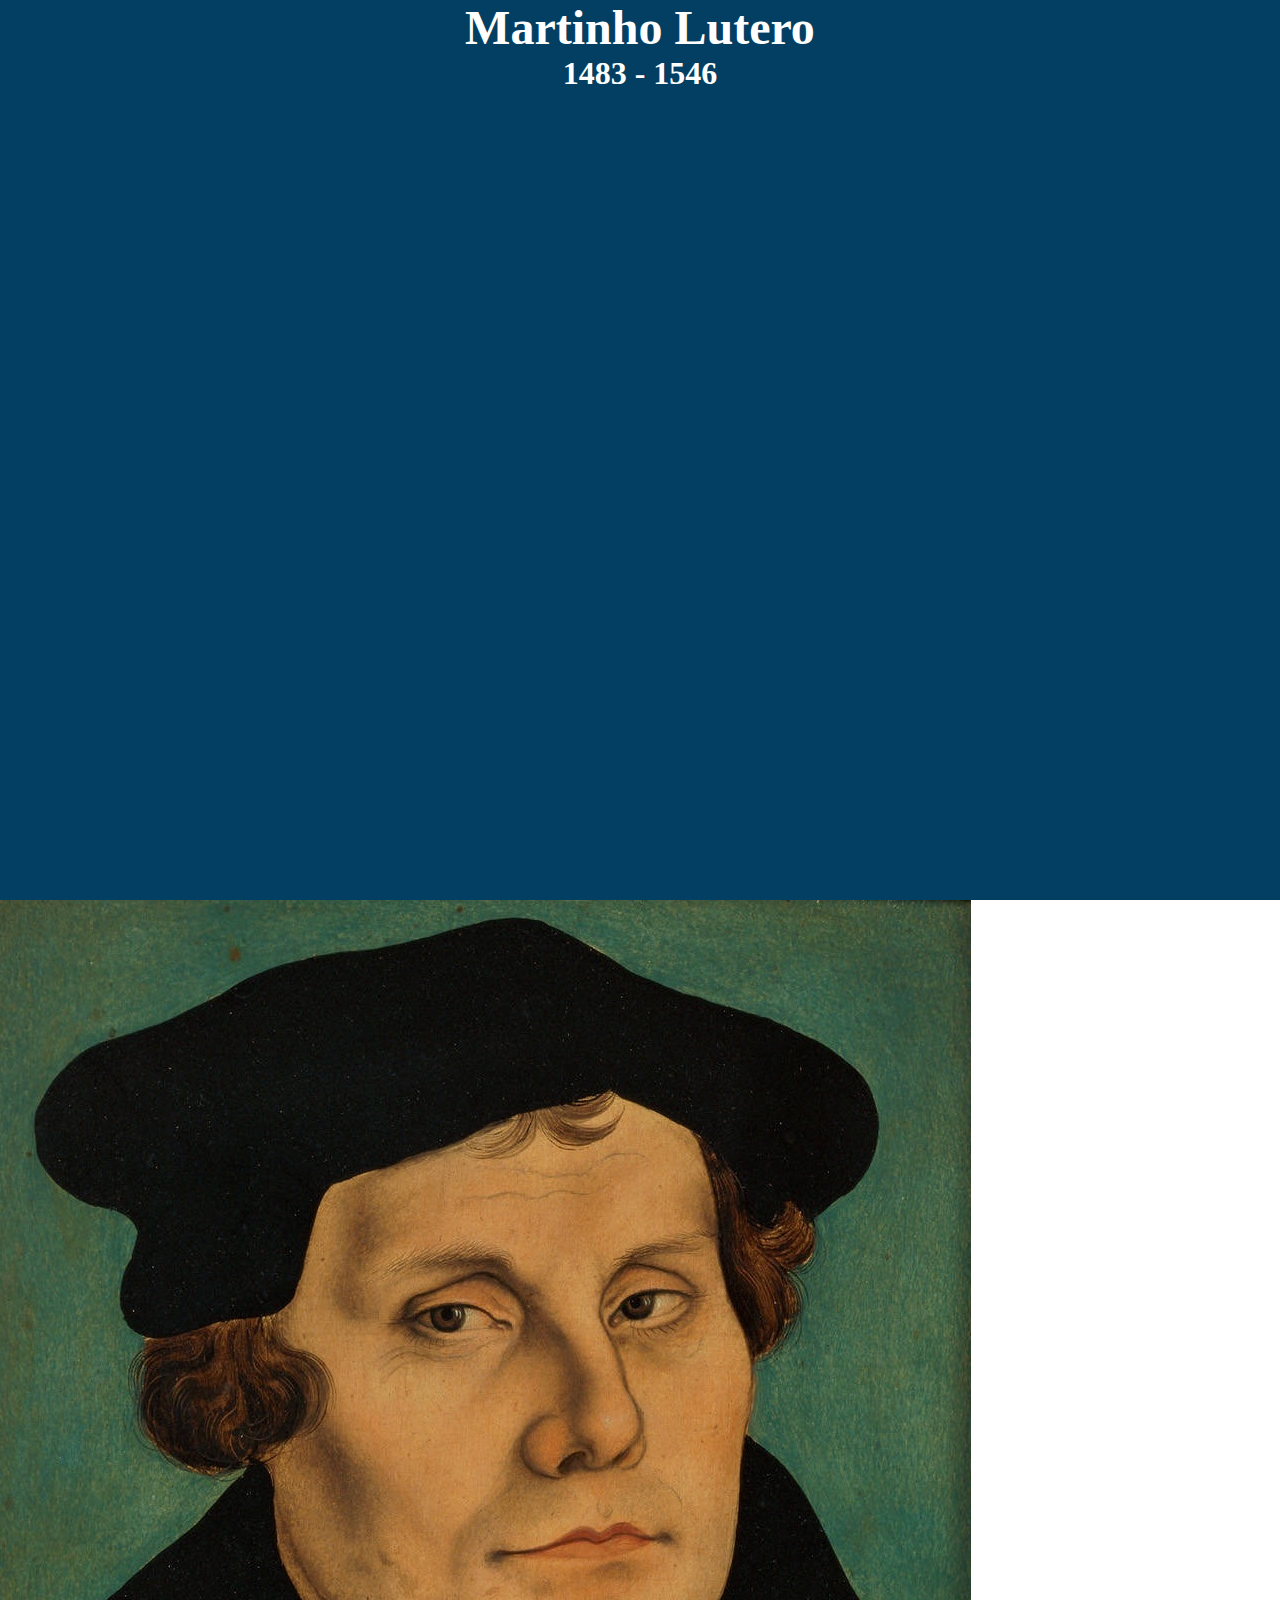
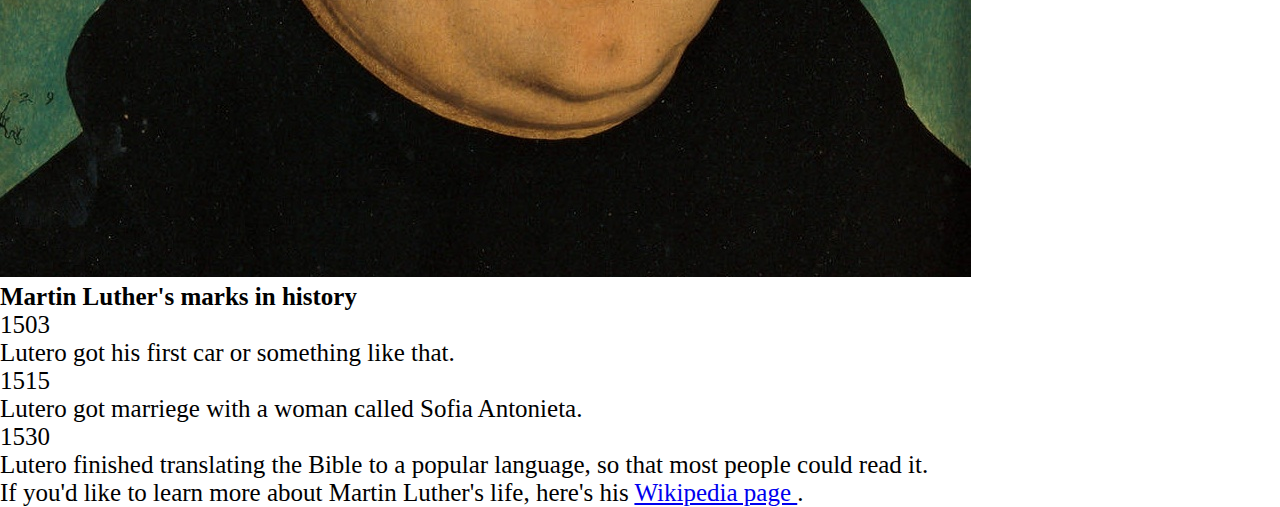
==== src/index.html @ dcd12d7d "add styles.css file" ====
<!DOCTYPE html>
<html>
<head>
  <meta charset="UTF-8">
  <meta name="viewport" content="width=device-width, initial-scale=1.0">
  <meta http-equiv="X-UA-Compatible" content="ie=edge">
  <link rel="stylesheet" href="css/reset.css">
  <link rel="stylesheet" href="css/styles.css">
  <title>Martin Luther</title>
</head>
<body>
  <div id="main">
    <section id="tribute-presentation">
      <h1 id="title">Martinho Lutero</h1>
      <h4>1483 - 1546</h4>
    </section>
    <sectoin id="tribute-quote">
      <div id="img-div">
        <img src="/src/assets/lutero-fundo-verde_media.jpg" alt="Martinho Lutero" id="imgage">
        <footer id="img-caption"></footer>
      </div>
    </sectoin>
    <section id="tribute-info">
      <article>
        <h4>Martin Luther's marks in history</h4>
        <ul>
          <li>
            <div class="year-item">
              1503
            </div>
            <p class="info-box-item">
              Lutero got his first car or something like that.
            </p>
          </li>
          <li>
            <div class="year-item">
              1515
            </div>
            <p class="info-box-item">
              Lutero got marriege with a woman called Sofia Antonieta.
            </p>
          </li>
          <li>
            <div class="year-item">
              1530
            </div>
            <p class="info-box-item">
              Lutero finished translating the Bible to a popular language, so that most people could read it.
            </p>
          </li>
        </ul>
      </article>
    </section>
    <footer>
      If you'd like to learn more about Martin Luther's life, here's his 
      <a id="tribute-link" target="_blank" href="https://en.wikipedia.org/wiki/Martin_Luther">
        Wikipedia page
      </a>.
    </footer>
  </div>
</body>
</html>
---- src/css/styles.css ----
#tribute-presentation{
  height: 100vh;
  background: #033F63;
  text-align: center;
}

#tribute-presentation h1{
  font-size: 48px;
  color: #fff;
}

#tribute-presentation h4{
  color: #fff;
  font-size: 32px;
}
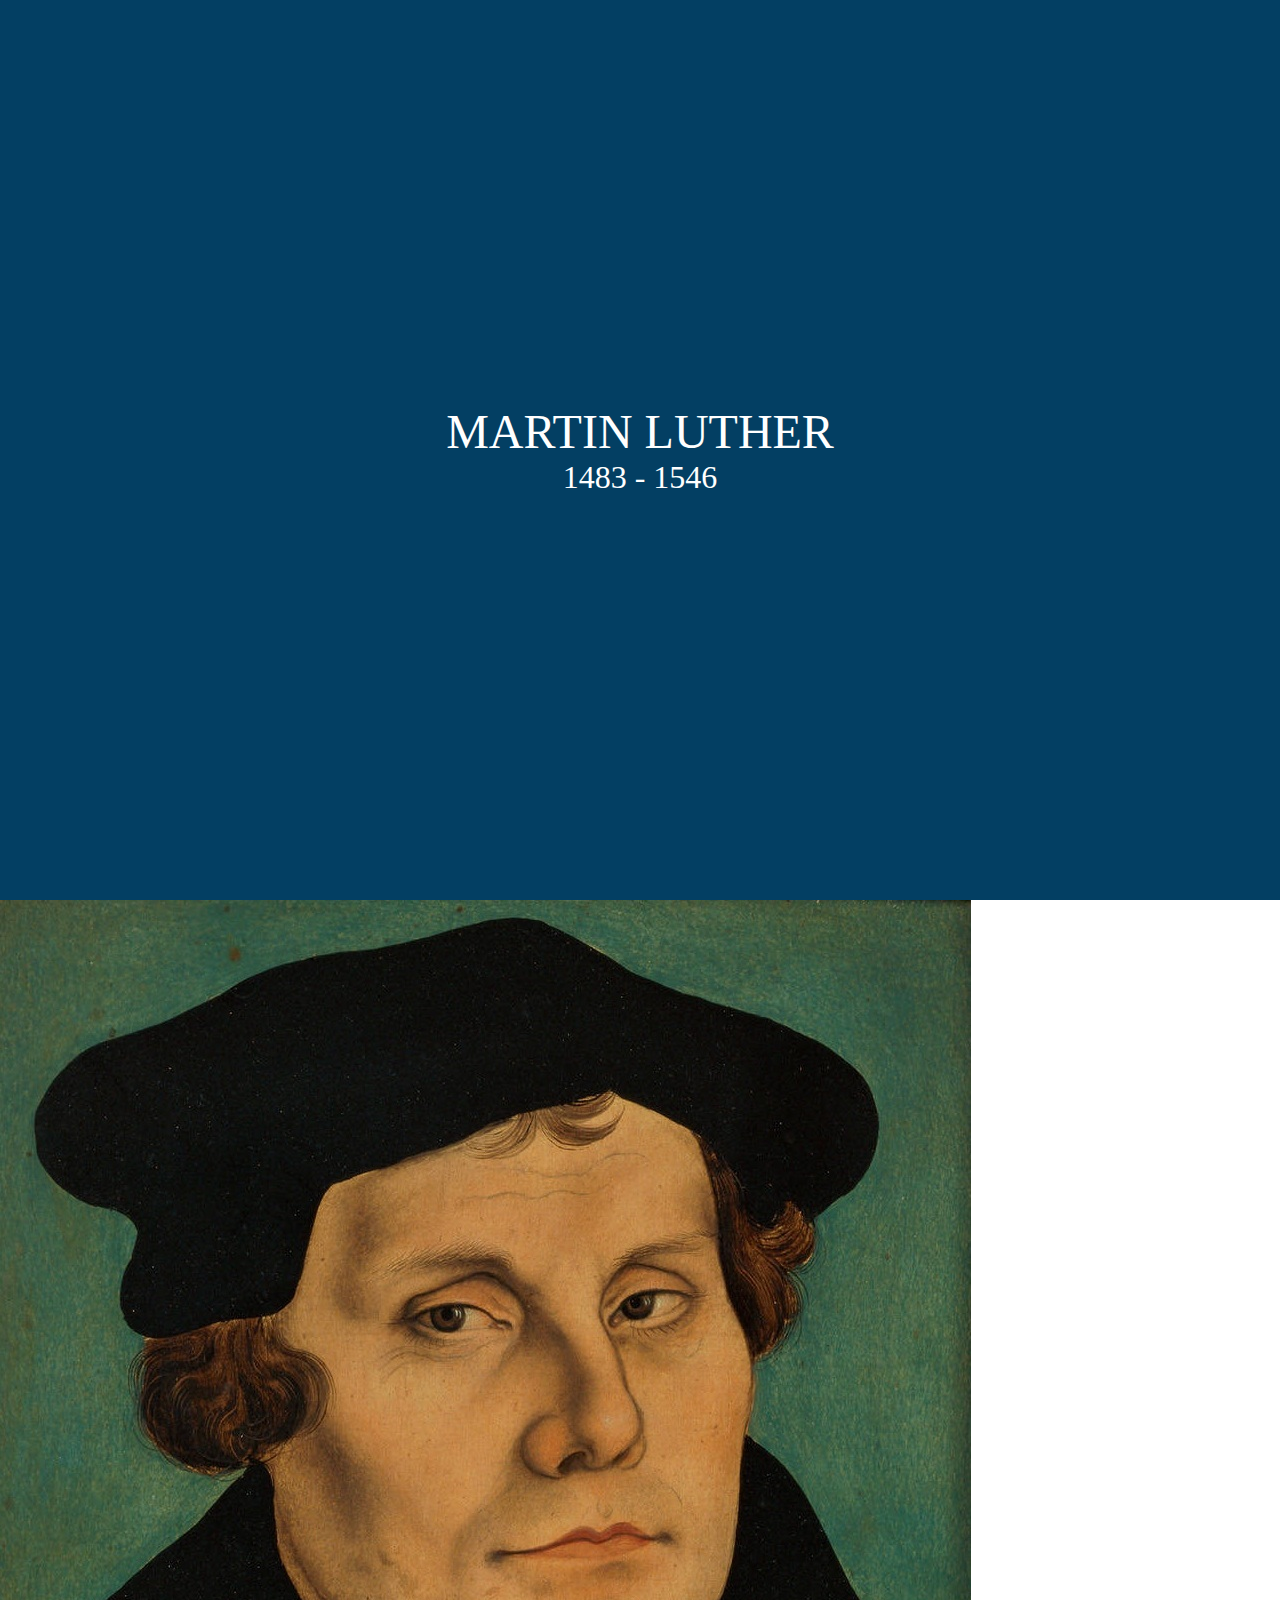
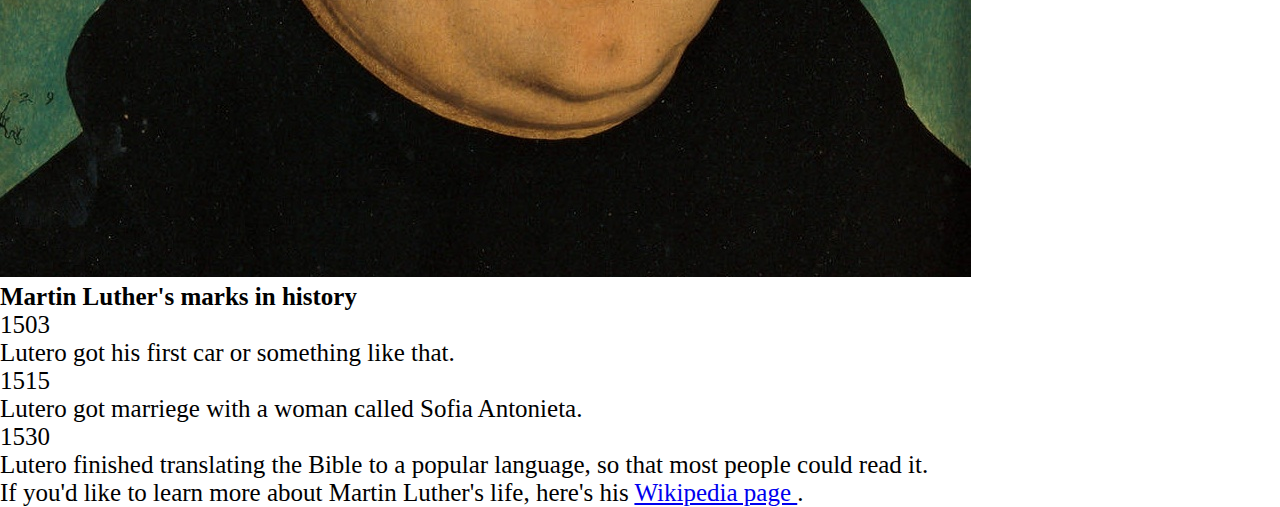
==== commit 23415700: "on first section: text centralized and serif font added" ====
--- a/src/index.html
+++ b/src/index.html
@@ -11,7 +11,7 @@
 <body>
   <div id="main">
     <section id="tribute-presentation">
-      <h1 id="title">Martinho Lutero</h1>
+      <h1 id="title">MARTIN LUTHER</h1>
       <h4>1483 - 1546</h4>
     </section>
     <sectoin id="tribute-quote">
--- a/src/css/styles.css
+++ b/src/css/styles.css
@@ -1,15 +1,21 @@
 #tribute-presentation{
   height: 100vh;
   background: #033F63;
-  text-align: center;
+  display: flex;
+  flex-direction: column;
+  justify-content: center;
+  align-items: center;
+  font-family: 'PT Serif', serif;
 }
 
 #tribute-presentation h1{
   font-size: 48px;
   color: #fff;
+  font-weight: 200;
 }
 
 #tribute-presentation h4{
   color: #fff;
   font-size: 32px;
+  font-weight: 200;
 }
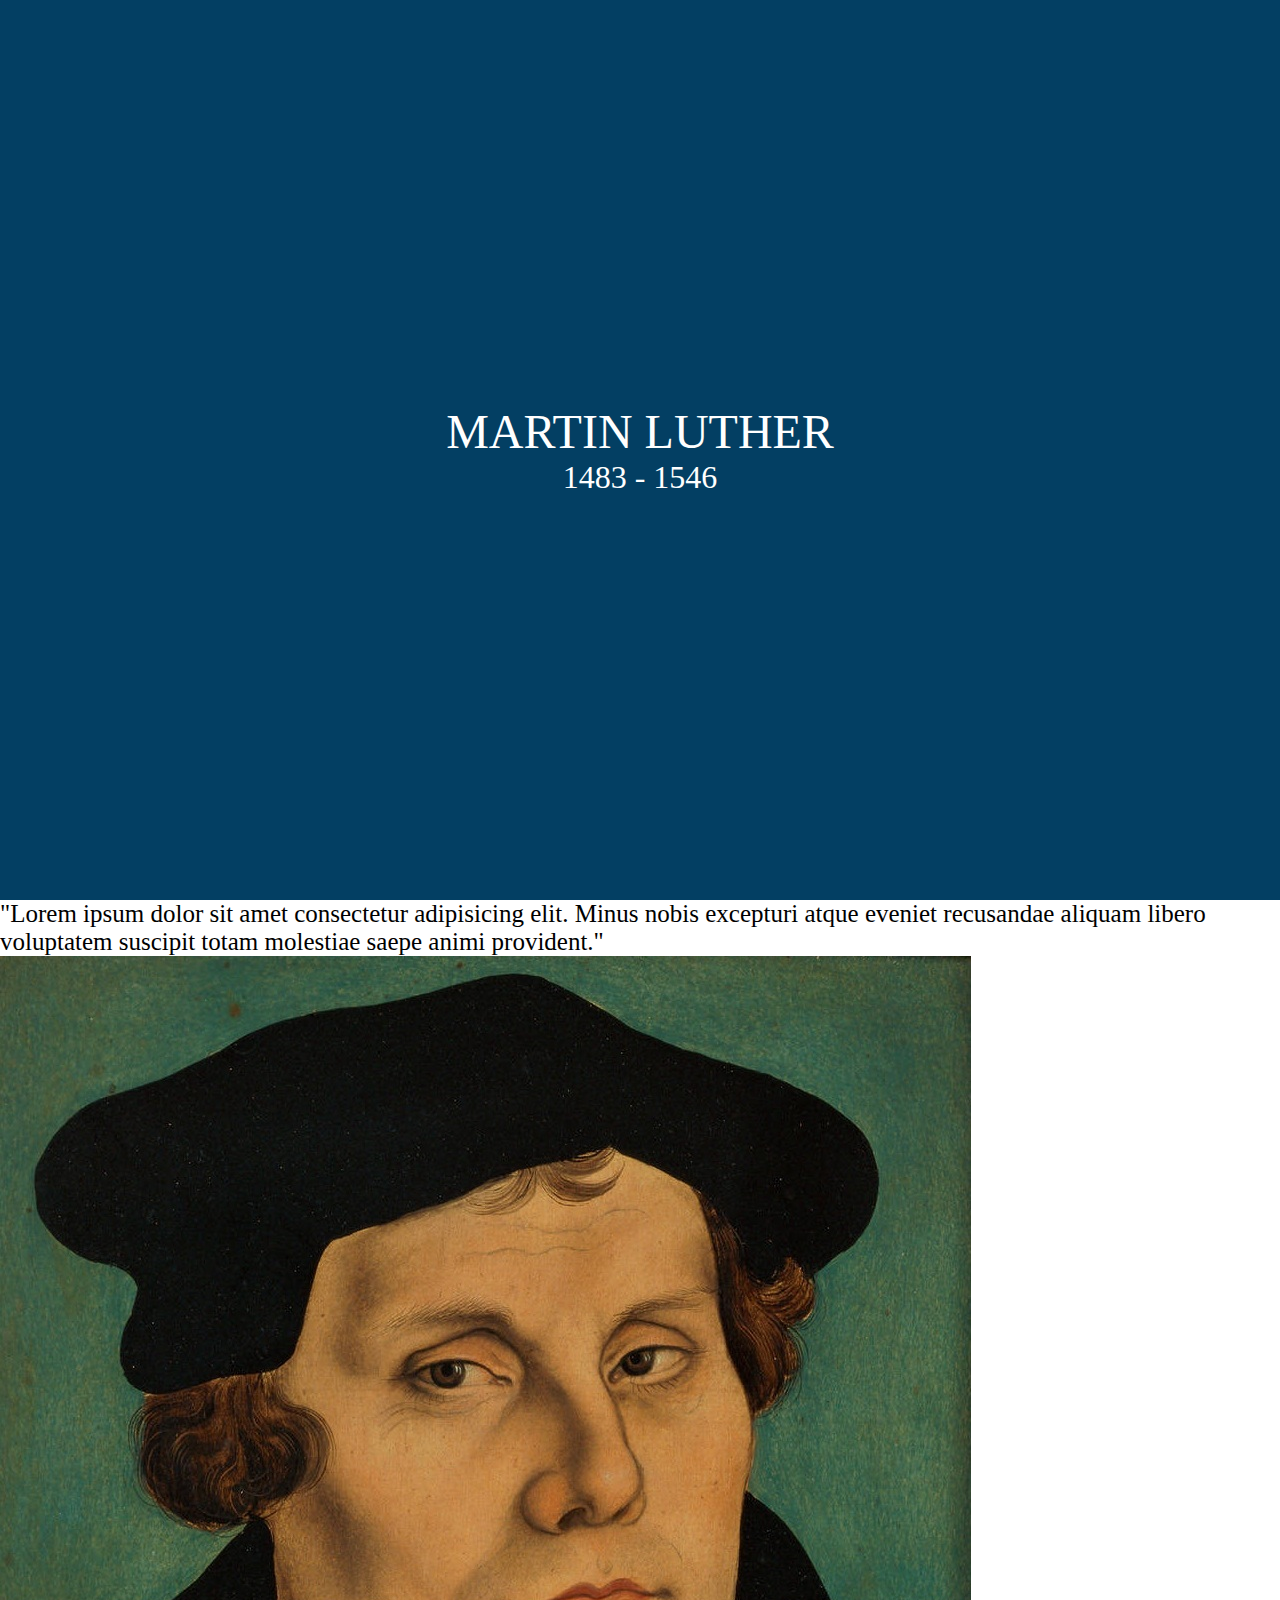
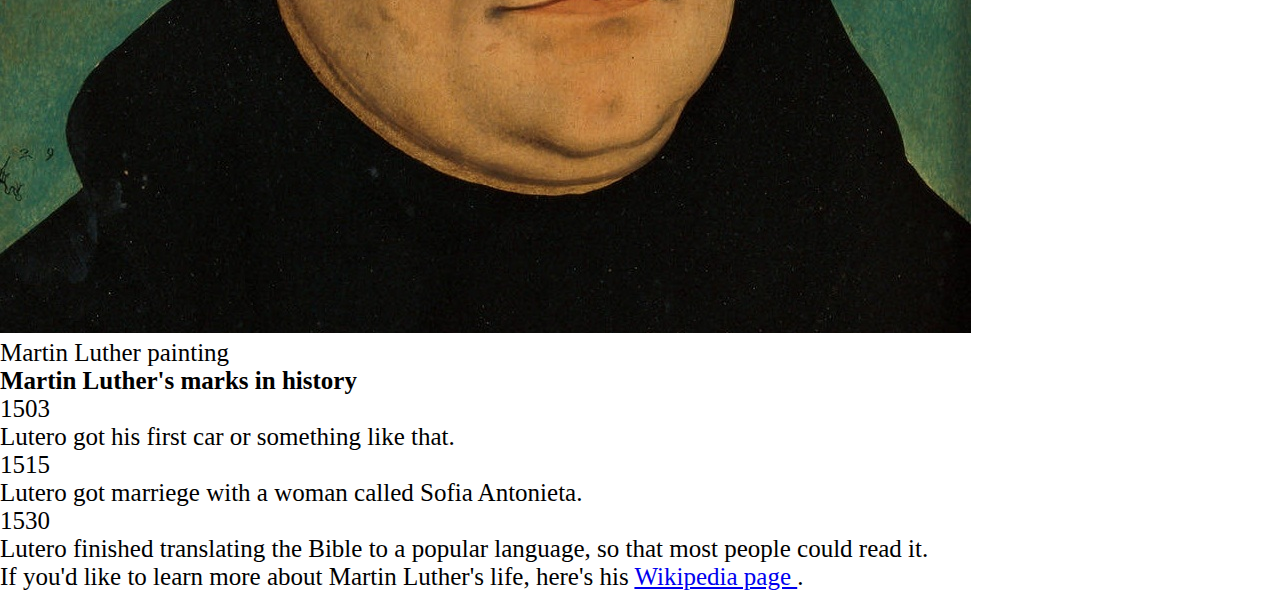
==== commit 1d240e3a: "add quote and caption text on image; fix simple typo" ====
--- a/src/index.html
+++ b/src/index.html
@@ -15,9 +15,13 @@
       <h4>1483 - 1546</h4>
     </section>
     <sectoin id="tribute-quote">
+      <p>"Lorem ipsum dolor sit amet consectetur adipisicing elit. 
+        Minus nobis excepturi atque eveniet recusandae aliquam libero 
+        voluptatem suscipit totam molestiae saepe animi provident."
+      </p>
       <div id="img-div">
-        <img src="/src/assets/lutero-fundo-verde_media.jpg" alt="Martinho Lutero" id="imgage">
-        <footer id="img-caption"></footer>
+        <img src="/src/assets/lutero-fundo-verde_media.jpg" alt="Martinho Lutero" id="image">
+        <footer id="img-caption">Martin Luther painting</footer>
       </div>
     </sectoin>
     <section id="tribute-info">
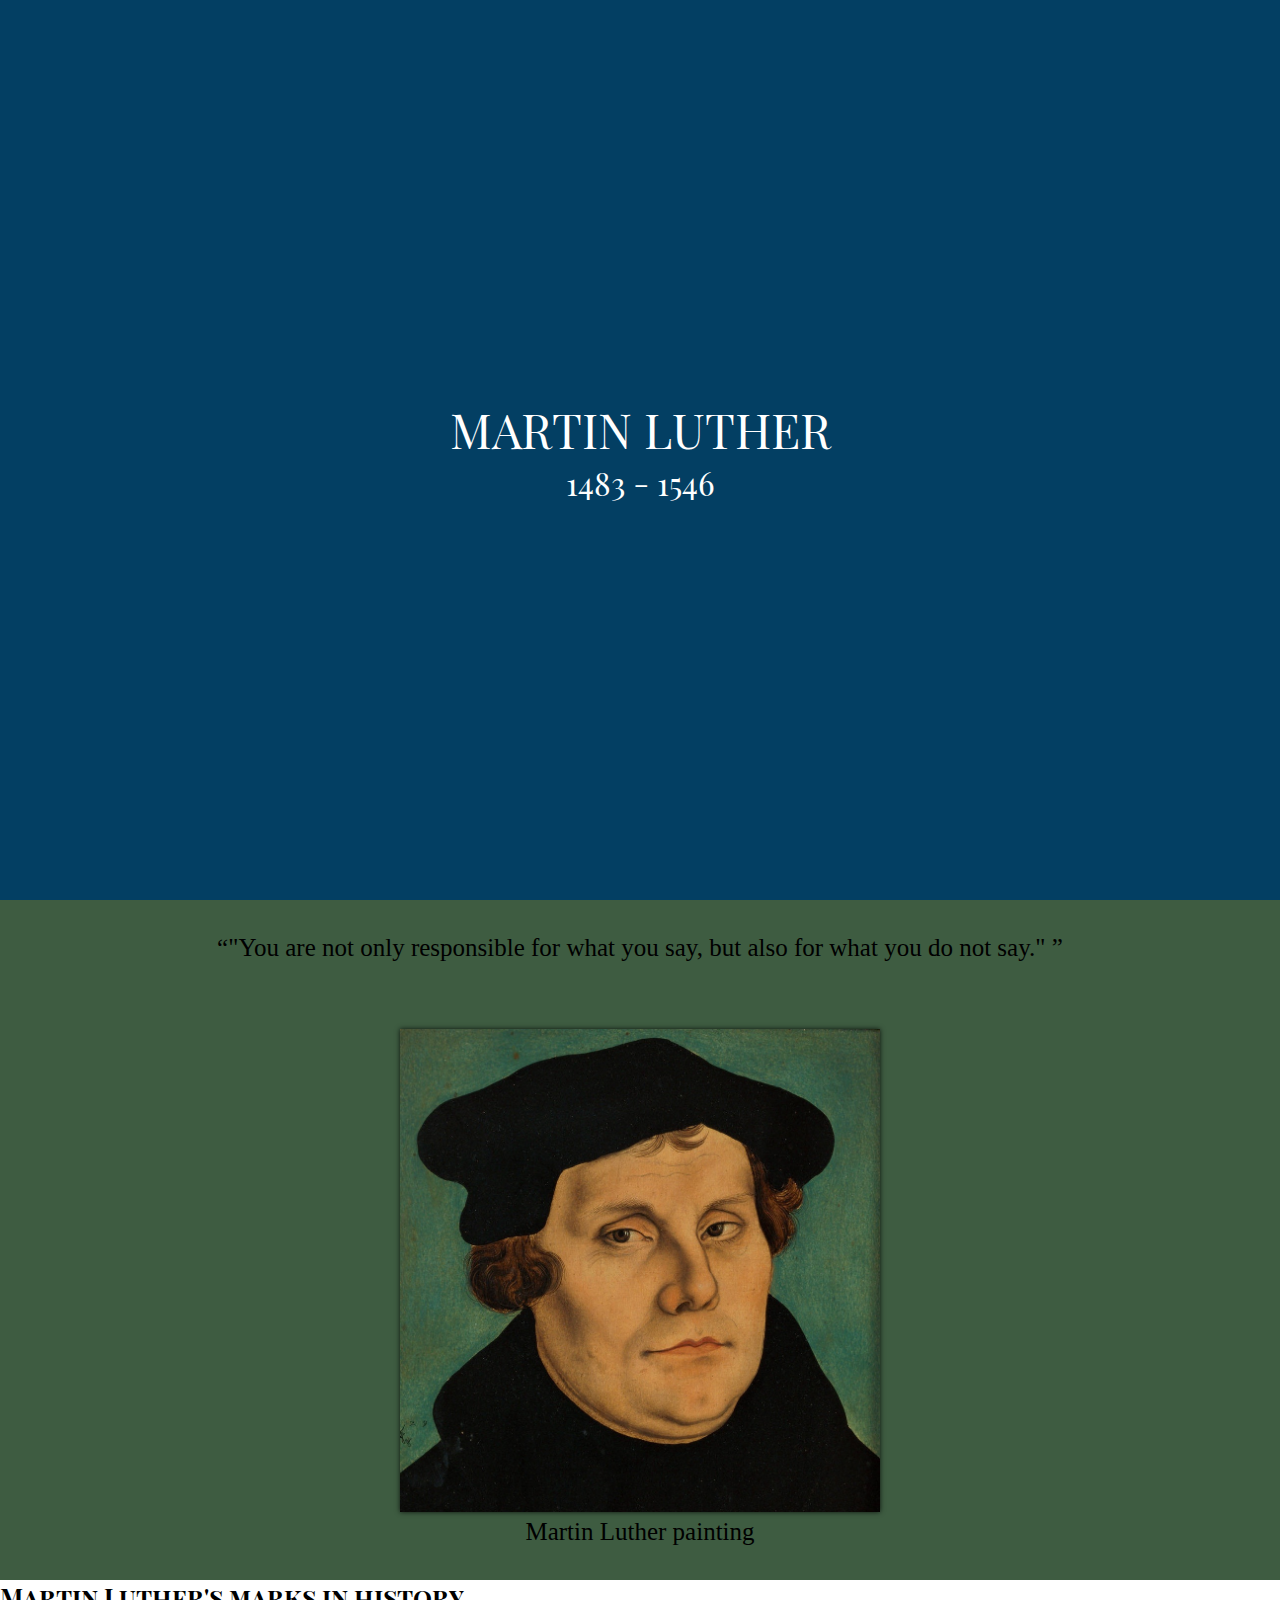
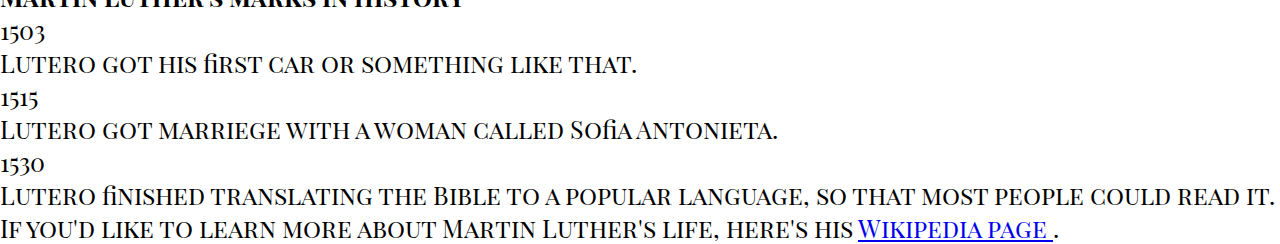
==== commit 60bfc5e7: "update markup with quote '<q>' tag" ====
--- a/src/index.html
+++ b/src/index.html
@@ -15,10 +15,8 @@
       <h4>1483 - 1546</h4>
     </section>
     <sectoin id="tribute-quote">
-      <p>"Lorem ipsum dolor sit amet consectetur adipisicing elit. 
-        Minus nobis excepturi atque eveniet recusandae aliquam libero 
-        voluptatem suscipit totam molestiae saepe animi provident."
-      </p>
+      <q>"You are not only responsible for what you say, but also for what you do not say."
+      </q>
       <div id="img-div">
         <img src="/src/assets/lutero-fundo-verde_media.jpg" alt="Martinho Lutero" id="image">
         <footer id="img-caption">Martin Luther painting</footer>
--- a/src/css/styles.css
+++ b/src/css/styles.css
@@ -1,3 +1,7 @@
+#main {
+  width: 100%;
+}
+
 #tribute-presentation{
   height: 100vh;
   background: #033F63;
@@ -5,7 +9,7 @@
   flex-direction: column;
   justify-content: center;
   align-items: center;
-  font-family: 'PT Serif', serif;
+  text-align: center;
 }
 
 #tribute-presentation h1{
@@ -19,3 +23,27 @@
   font-size: 32px;
   font-weight: 200;
 }
+
+#tribute-quote{
+  display: flex;
+  flex-direction: column;
+  align-items: center;
+  justify-content: space-around;
+  height: 680px;
+  background: #3E5C41;
+  text-align: center;
+  font-family: Georgia, 'Times New Roman', Times, serif;
+}
+
+#tribute-quote p{
+  max-width: 410px;
+  width: 100%;
+  color: #fff;
+}
+
+#tribute-quote #img-div #image{
+  max-width: 480px;
+  width: 100%;
+  height: auto;
+  box-shadow: 0 0 5px rgba(0,0,0, 0.8);
+}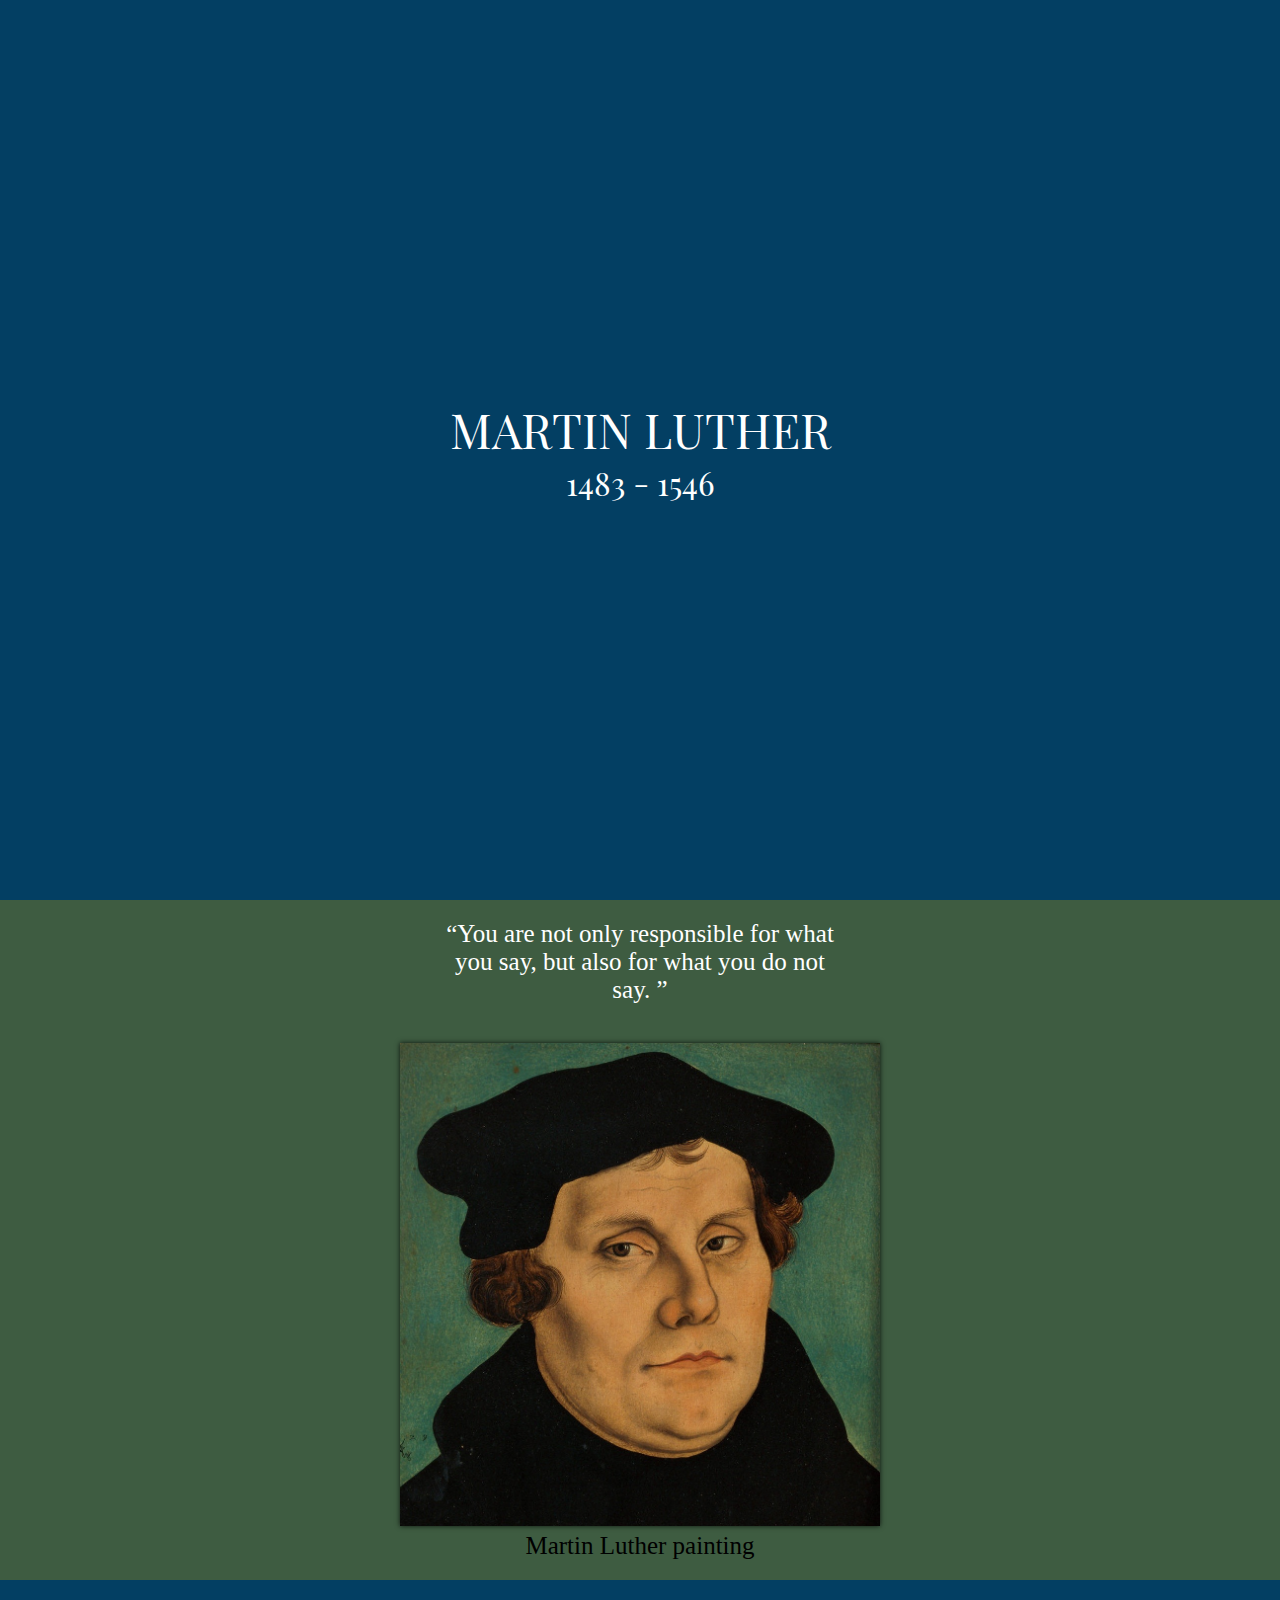
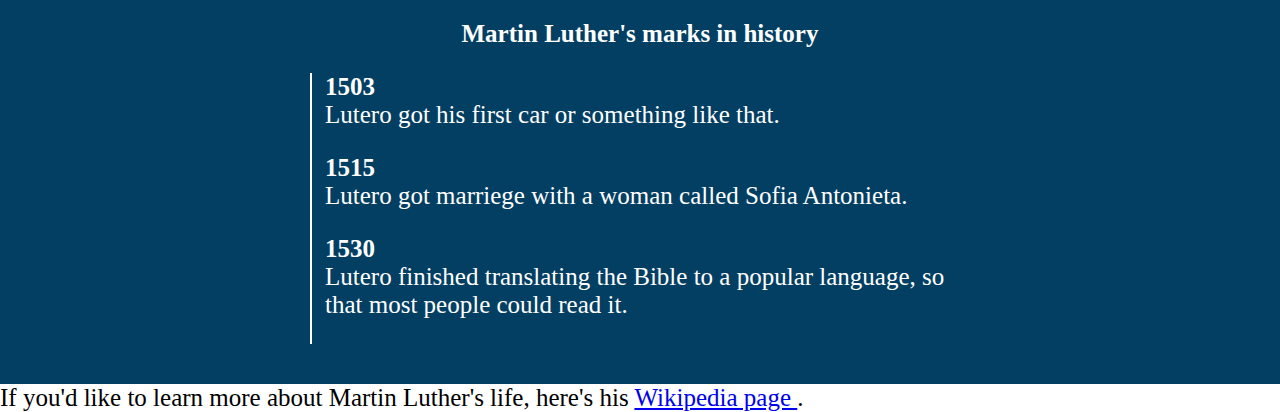
==== commit 21b611ee: "minor change on timeline item styles" ====
--- a/src/index.html
+++ b/src/index.html
@@ -15,7 +15,7 @@
       <h4>1483 - 1546</h4>
     </section>
     <sectoin id="tribute-quote">
-      <q>"You are not only responsible for what you say, but also for what you do not say."
+      <q>You are not only responsible for what you say, but also for what you do not say.
       </q>
       <div id="img-div">
         <img src="/src/assets/lutero-fundo-verde_media.jpg" alt="Martinho Lutero" id="image">
@@ -27,26 +27,26 @@
         <h4>Martin Luther's marks in history</h4>
         <ul>
           <li>
-            <div class="year-item">
+            <strong class="year-item">
               1503
-            </div>
-            <p class="info-box-item">
+            </strong>
+            <p class="info-item">
               Lutero got his first car or something like that.
             </p>
           </li>
           <li>
-            <div class="year-item">
+            <strong class="year-item">
               1515
-            </div>
-            <p class="info-box-item">
+            </strong>
+            <p class="info-item">
               Lutero got marriege with a woman called Sofia Antonieta.
             </p>
           </li>
           <li>
-            <div class="year-item">
+            <strong class="year-item">
               1530
-            </div>
-            <p class="info-box-item">
+            </strong>
+            <p class="info-item">
               Lutero finished translating the Bible to a popular language, so that most people could read it.
             </p>
           </li>
--- a/src/css/styles.css
+++ b/src/css/styles.css
@@ -1,8 +1,11 @@
+@import url('https://fonts.googleapis.com/css?family=Playfair+Display+SC&display=swap');
+
 #main {
   width: 100%;
 }
 
 #tribute-presentation{
+  font-family: 'Playfair Display SC','PT Serif', serif;
   height: 100vh;
   background: #033F63;
   display: flex;
@@ -32,18 +35,51 @@
   height: 680px;
   background: #3E5C41;
   text-align: center;
-  font-family: Georgia, 'Times New Roman', Times, serif;
 }
 
-#tribute-quote p{
+#tribute-quote q{
   max-width: 410px;
   width: 100%;
   color: #fff;
 }
 
 #tribute-quote #img-div #image{
+  width: 100%;
   max-width: 480px;
-  width: 100%;
   height: auto;
   box-shadow: 0 0 5px rgba(0,0,0, 0.8);
+}
+
+#tribute-info{
+  background: #033F63;
+}
+
+#tribute-info article {
+  color: #fff;
+  max-width: 700px;
+  width: 100%;
+  padding: 40px 20px 40px 20px;
+  margin-left: auto;
+  margin-right: auto;
+}
+
+#tribute-info article h4{
+  text-align: center;
+  margin-bottom: 1em;
+}
+
+#tribute-info article ul li{
+  position: relative;
+    padding-left: 15px;
+    padding-bottom: 1em;
+}
+
+#tribute-info article ul li::before{
+  content: '';
+  background-color: #fff;
+  width: 2px;
+  position: absolute;
+  top: 0;
+  bottom: 0;
+  left: 0;
 }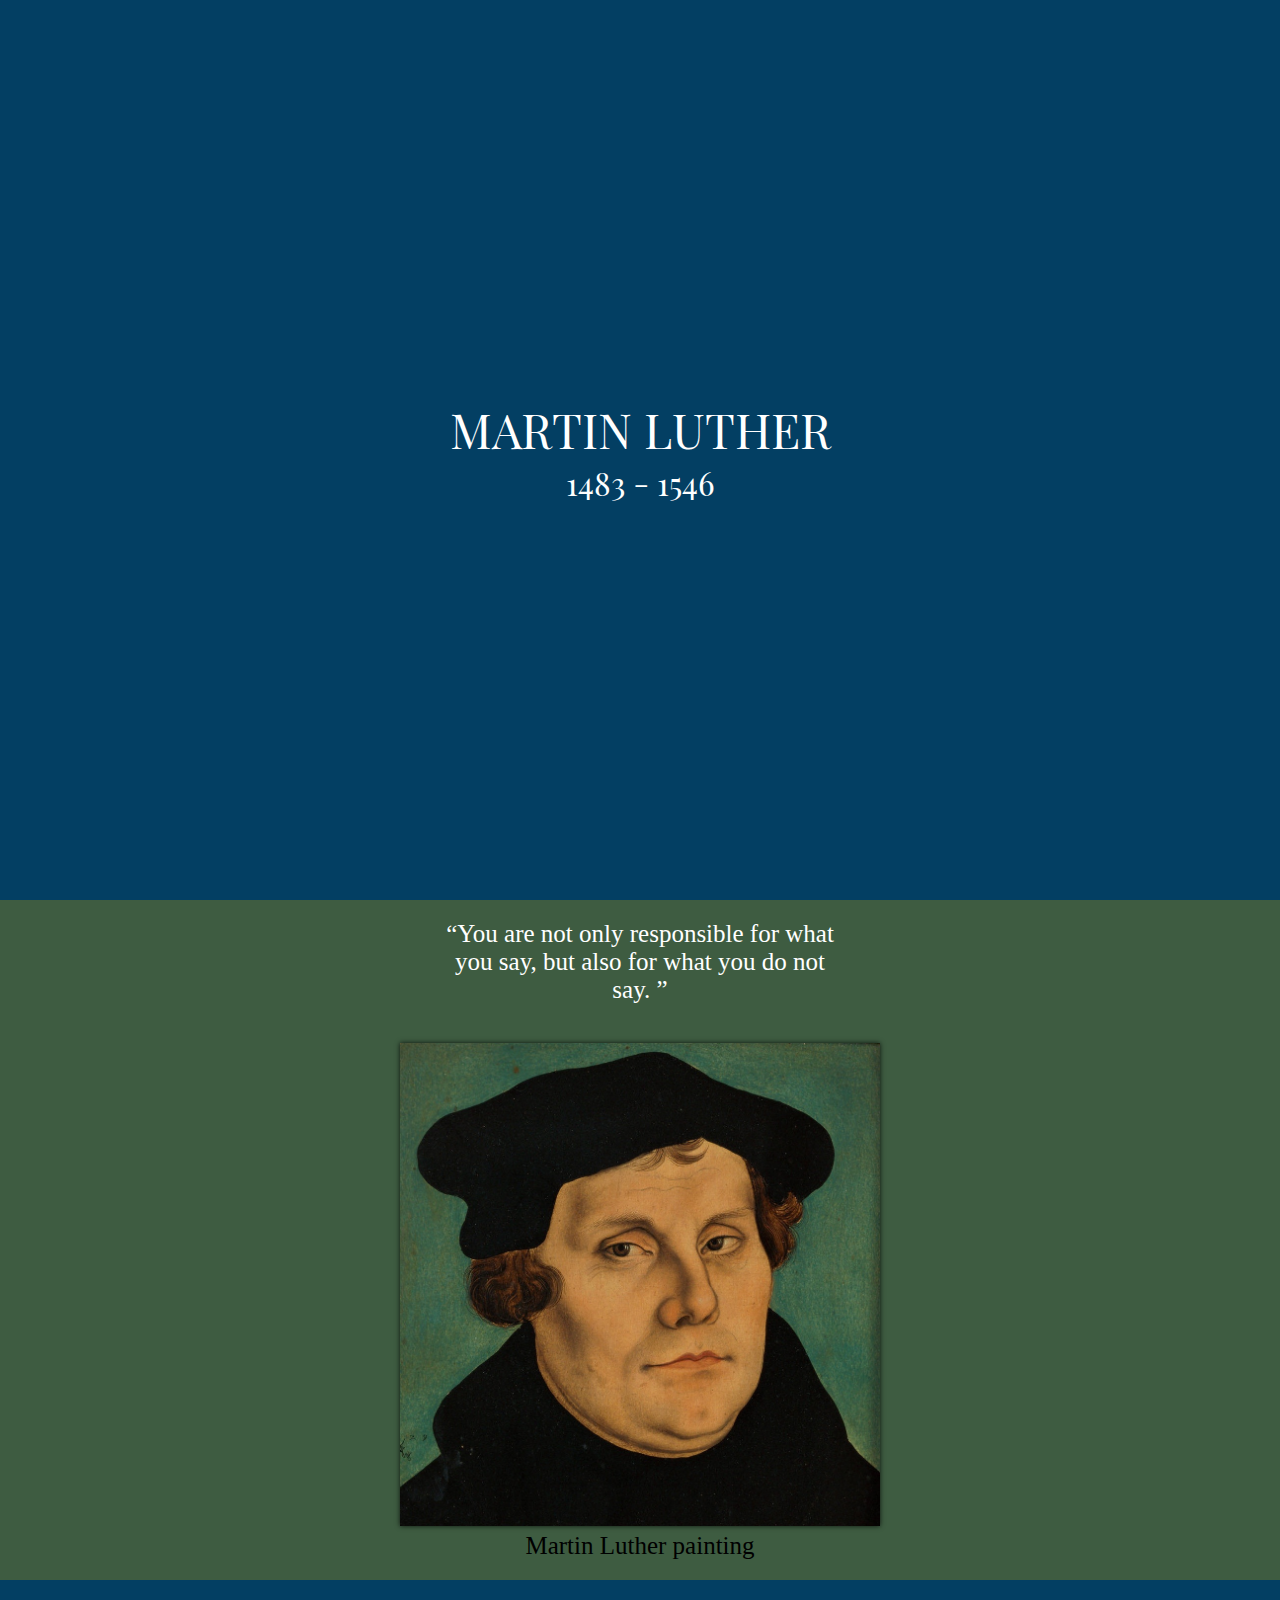
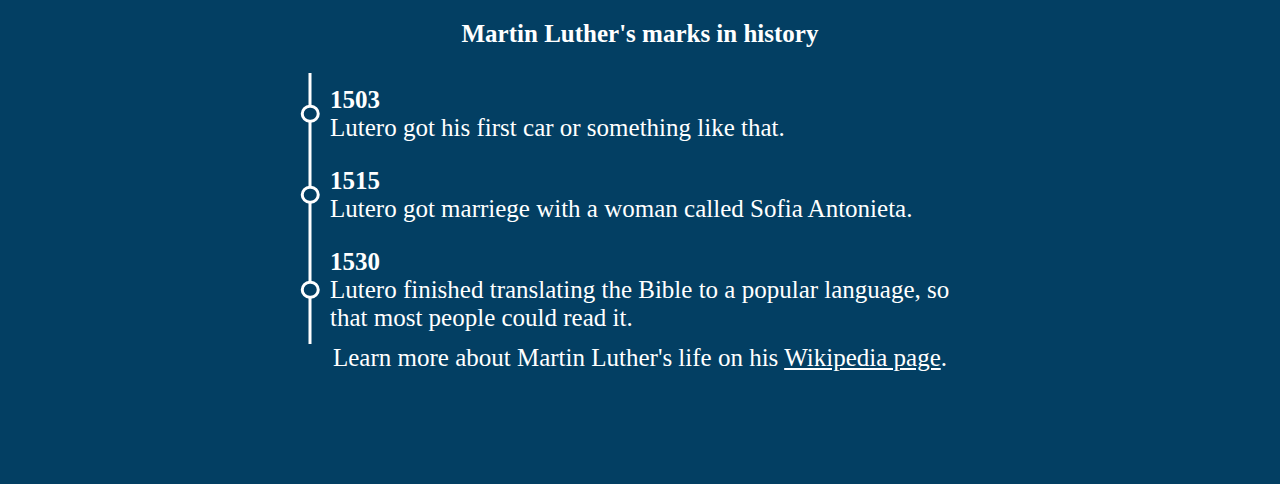
==== commit f24a5c37: "remove tribute-foot id; change tribute-link target css rule" ====
--- a/src/index.html
+++ b/src/index.html
@@ -51,14 +51,15 @@
             </p>
           </li>
         </ul>
+        <footer>
+          <p>
+            Learn more about Martin Luther's life on his  
+            <a id="tribute-link" target="_blank" href="https://en.wikipedia.org/wiki/Martin_Luther">
+              Wikipedia page</a>.
+          </p>
+        </footer>
       </article>
     </section>
-    <footer>
-      If you'd like to learn more about Martin Luther's life, here's his 
-      <a id="tribute-link" target="_blank" href="https://en.wikipedia.org/wiki/Martin_Luther">
-        Wikipedia page
-      </a>.
-    </footer>
   </div>
 </body>
 </html>--- a/src/css/styles.css
+++ b/src/css/styles.css
@@ -70,16 +70,40 @@
 
 #tribute-info article ul li{
   position: relative;
-    padding-left: 15px;
-    padding-bottom: 1em;
+  padding: .5em 0 .5em .8em;
 }
 
 #tribute-info article ul li::before{
   content: '';
   background-color: #fff;
-  width: 2px;
+  width: 3px;
   position: absolute;
   top: 0;
   bottom: 0;
   left: 0;
+  transform: translateX(-50%);
+}
+
+#tribute-info article ul li::after{
+  content: '';
+  background-color: #033F63;
+  position: absolute;
+  height: .5em;
+  width: .5em;
+  border: 3px solid #fff;
+  border-radius: 50%;
+  top: 50%;
+  left: 0;
+  transform: translate(-50%, -50%);
+}
+
+#tribute-info article footer{
+  background-color: #033F63;
+  color: #fff;
+  text-align: center;
+  height: 4em;
+}
+
+#tribute-info #tribute-link{
+  color: #fff;
 }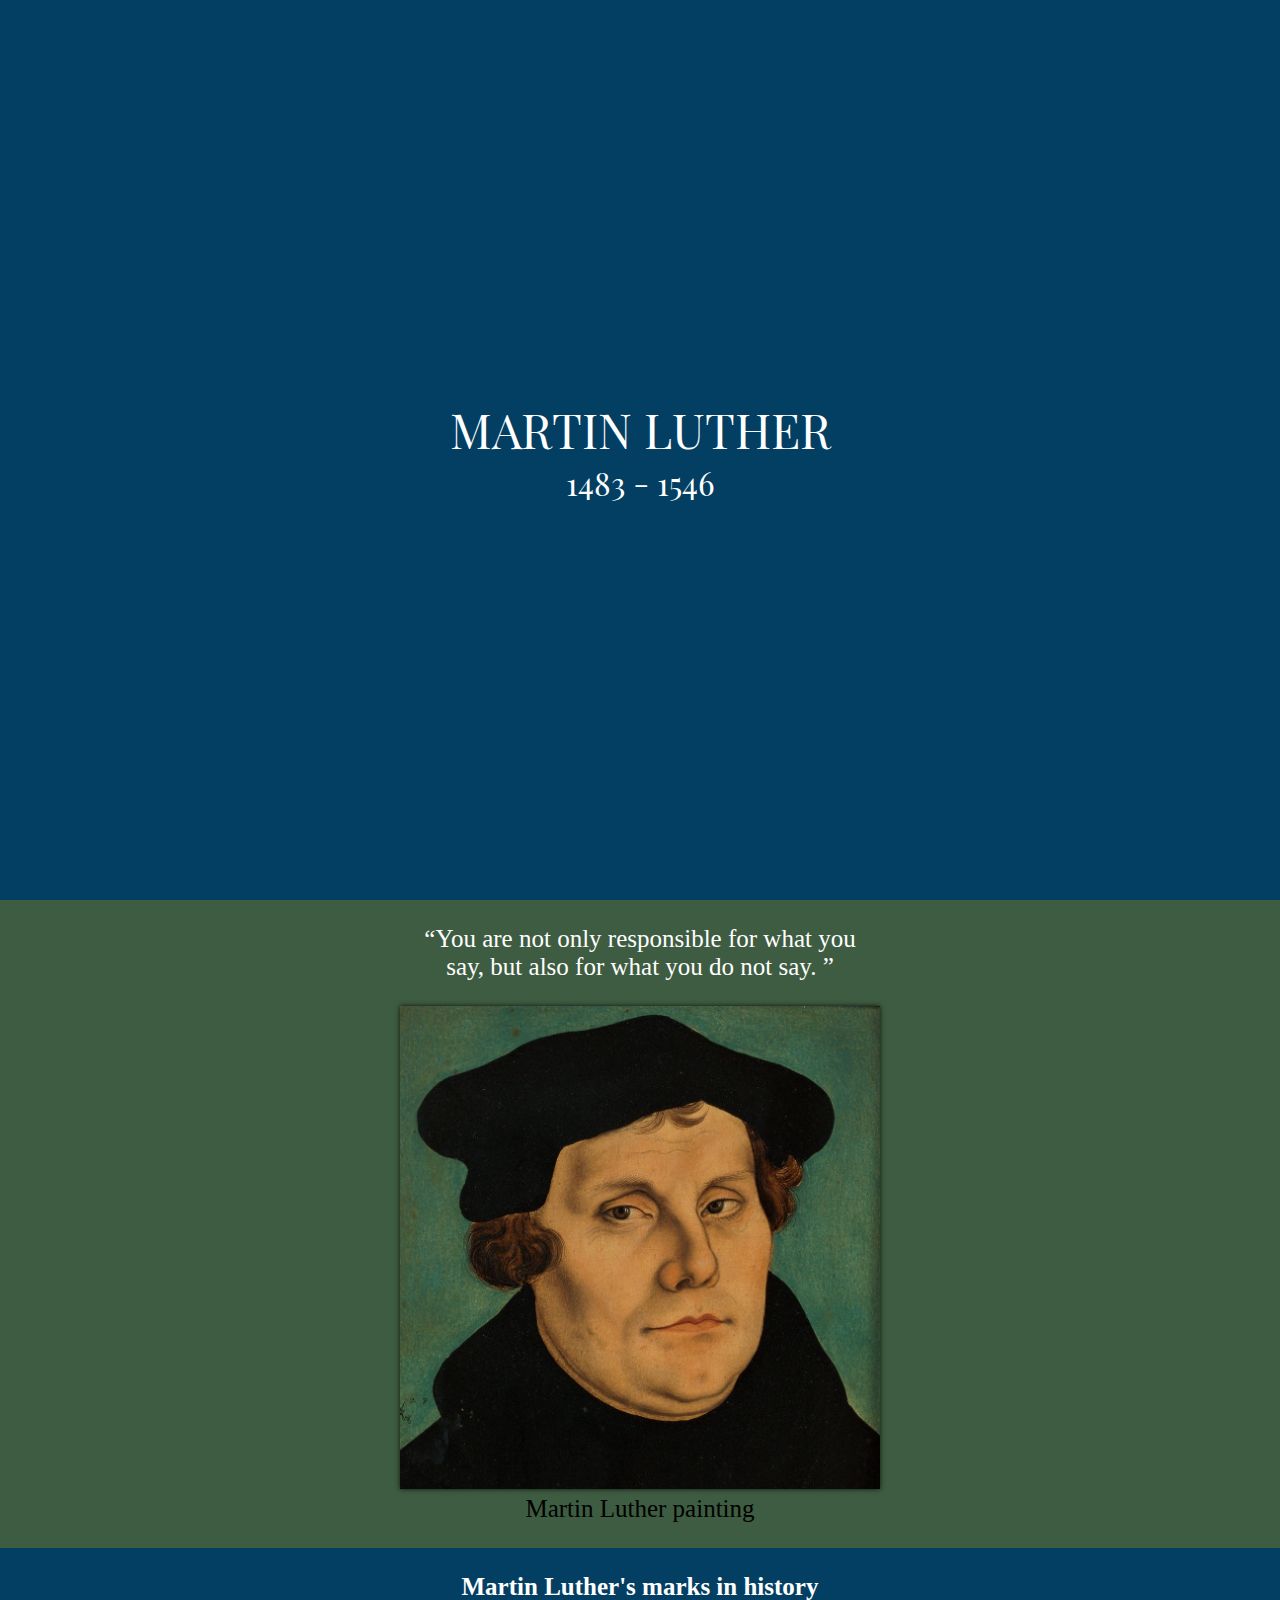
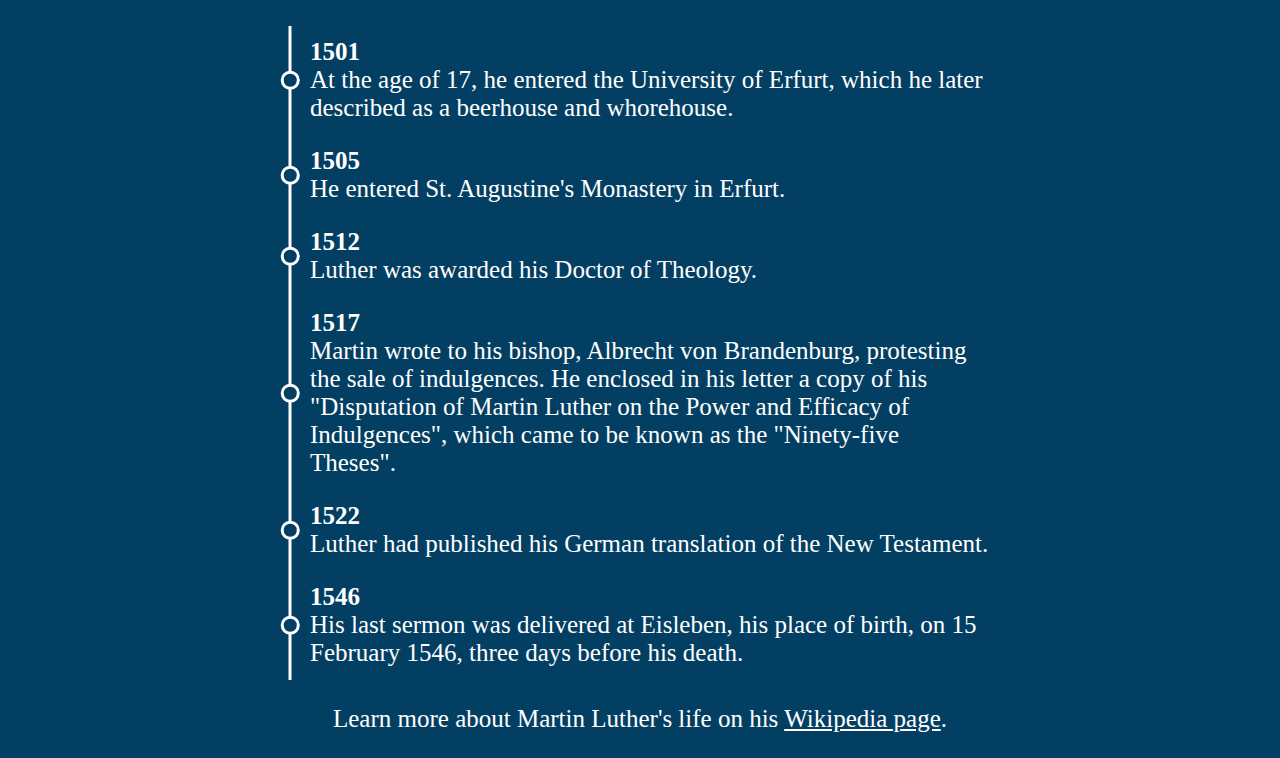
==== commit 73ec06d0: "Add Luther's biography in tribute-info section" ====
--- a/src/index.html
+++ b/src/index.html
@@ -28,29 +28,58 @@
         <ul>
           <li>
             <strong class="year-item">
-              1503
+              1501
             </strong>
             <p class="info-item">
-              Lutero got his first car or something like that.
+              At the age of 17, he entered the University of Erfurt, 
+              which he later described as a beerhouse and whorehouse.
             </p>
           </li>
           <li>
             <strong class="year-item">
-              1515
+              1505
             </strong>
             <p class="info-item">
-              Lutero got marriege with a woman called Sofia Antonieta.
+              He entered St. Augustine's Monastery in Erfurt.
             </p>
           </li>
           <li>
             <strong class="year-item">
-              1530
+              1512
             </strong>
             <p class="info-item">
-              Lutero finished translating the Bible to a popular language, so that most people could read it.
+              Luther was awarded his Doctor of Theology.
             </p>
           </li>
-        </ul>
+          <li>
+            <strong class="year-item">
+              1517
+            </strong>
+            <p class="info-item">
+              Martin wrote to his bishop, Albrecht von Brandenburg, protesting the sale of indulgences. 
+              He enclosed in his letter a copy of his 
+              "Disputation of Martin Luther on the Power and Efficacy of Indulgences", 
+              which came to be known as the "Ninety-five Theses".
+            </p>
+          </li>
+          <li>
+            <strong class="year-item">
+              1522
+            </strong>
+            <p class="info-item">
+              Luther had published his German translation of the New Testament.
+            </p>
+          </li>
+          <li>
+            <strong class="year-item">
+              1546
+            </strong>
+            <p class="info-item">
+              His last sermon was delivered at Eisleben, his place of birth, 
+              on 15 February 1546, three days before his death.
+            </p>
+          </li>
+          </ul>
         <footer>
           <p>
             Learn more about Martin Luther's life on his  
--- a/src/css/styles.css
+++ b/src/css/styles.css
@@ -31,16 +31,19 @@
   display: flex;
   flex-direction: column;
   align-items: center;
-  justify-content: space-around;
-  height: 680px;
   background: #3E5C41;
   text-align: center;
 }
 
 #tribute-quote q{
-  max-width: 410px;
-  width: 100%;
+  max-width: 450px;
+  width: 90%;
+  margin-top: 1em;
   color: #fff;
+}
+
+#tribute-quote #img-div{
+  margin: 1em;
 }
 
 #tribute-quote #img-div #image{
@@ -56,16 +59,19 @@
 
 #tribute-info article {
   color: #fff;
-  max-width: 700px;
-  width: 100%;
-  padding: 40px 20px 40px 20px;
-  margin-left: auto;
-  margin-right: auto;
+  display: flex;
+  flex-direction: column;
+  align-items: center;
 }
 
-#tribute-info article h4{
+#tribute-info article h4, #tribute-info article footer{
   text-align: center;
-  margin-bottom: 1em;
+  margin: 1em;
+}
+
+#tribute-info article ul{
+  max-width: 700px;
+  width: 90%;
 }
 
 #tribute-info article ul li{
@@ -97,13 +103,6 @@
   transform: translate(-50%, -50%);
 }
 
-#tribute-info article footer{
-  background-color: #033F63;
-  color: #fff;
-  text-align: center;
-  height: 4em;
-}
-
 #tribute-info #tribute-link{
   color: #fff;
 }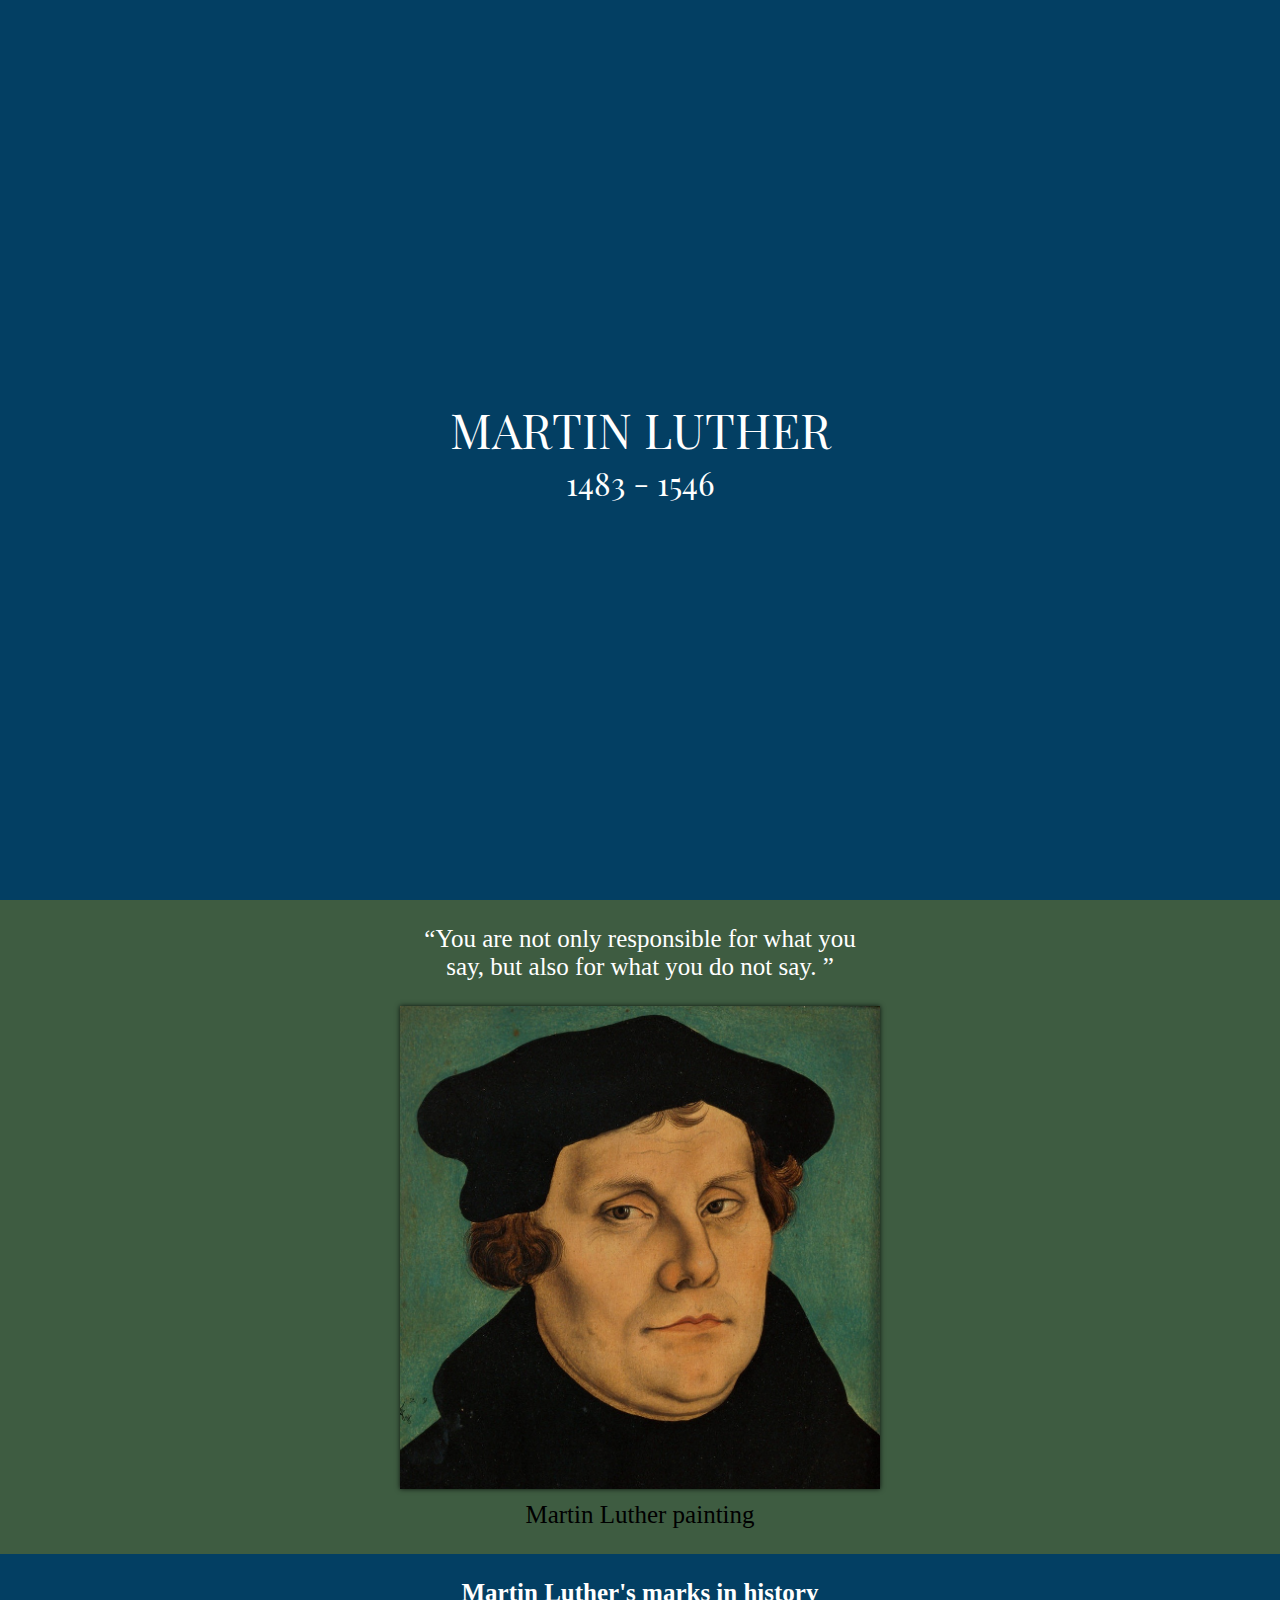
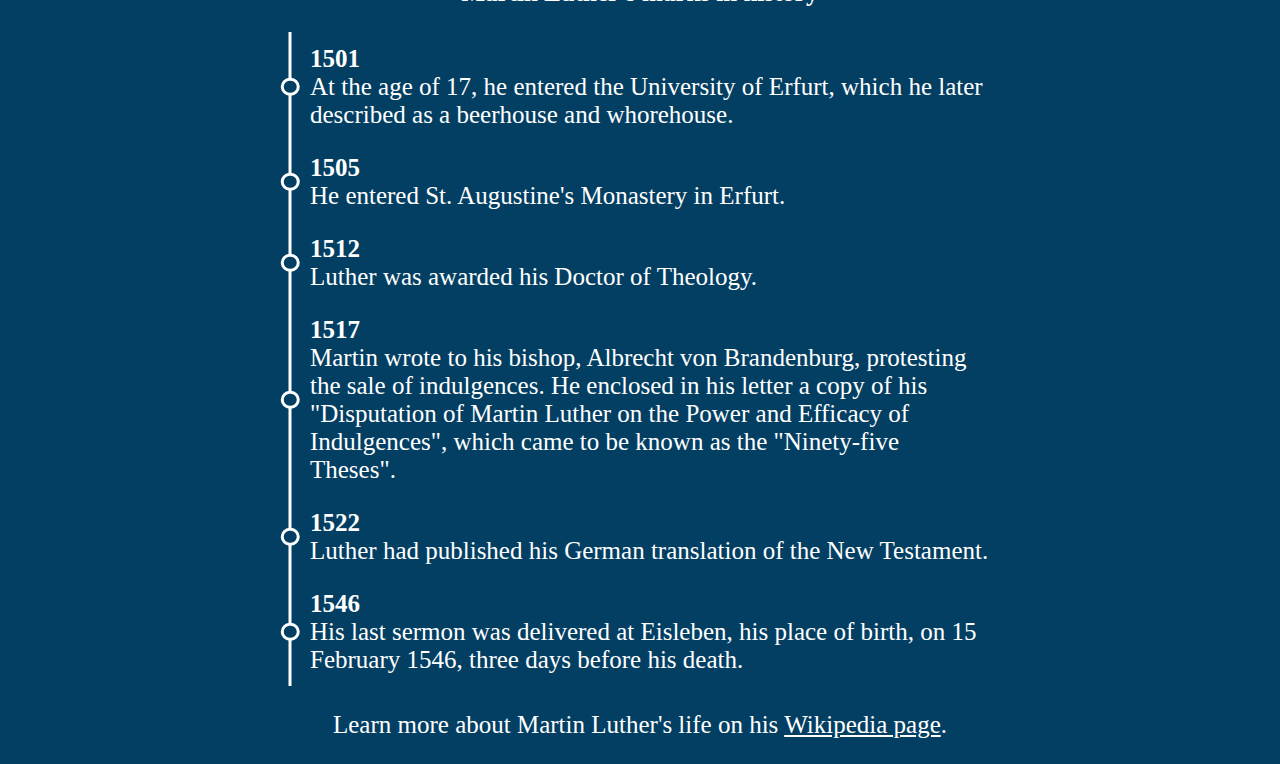
==== commit bd71fcb7: "Fix Martin Luther alt text" ====
--- a/src/index.html
+++ b/src/index.html
@@ -18,7 +18,7 @@
       <q>You are not only responsible for what you say, but also for what you do not say.
       </q>
       <div id="img-div">
-        <img src="/src/assets/lutero-fundo-verde_media.jpg" alt="Martinho Lutero" id="image">
+        <img src="/src/assets/lutero-fundo-verde_media.jpg" alt="Martin Luther" id="image">
         <footer id="img-caption">Martin Luther painting</footer>
       </div>
     </sectoin>
--- a/src/css/styles.css
+++ b/src/css/styles.css
@@ -51,6 +51,8 @@
   max-width: 480px;
   height: auto;
   box-shadow: 0 0 5px rgba(0,0,0, 0.8);
+  display: block;
+  margin-bottom: .5em;
 }
 
 #tribute-info{
